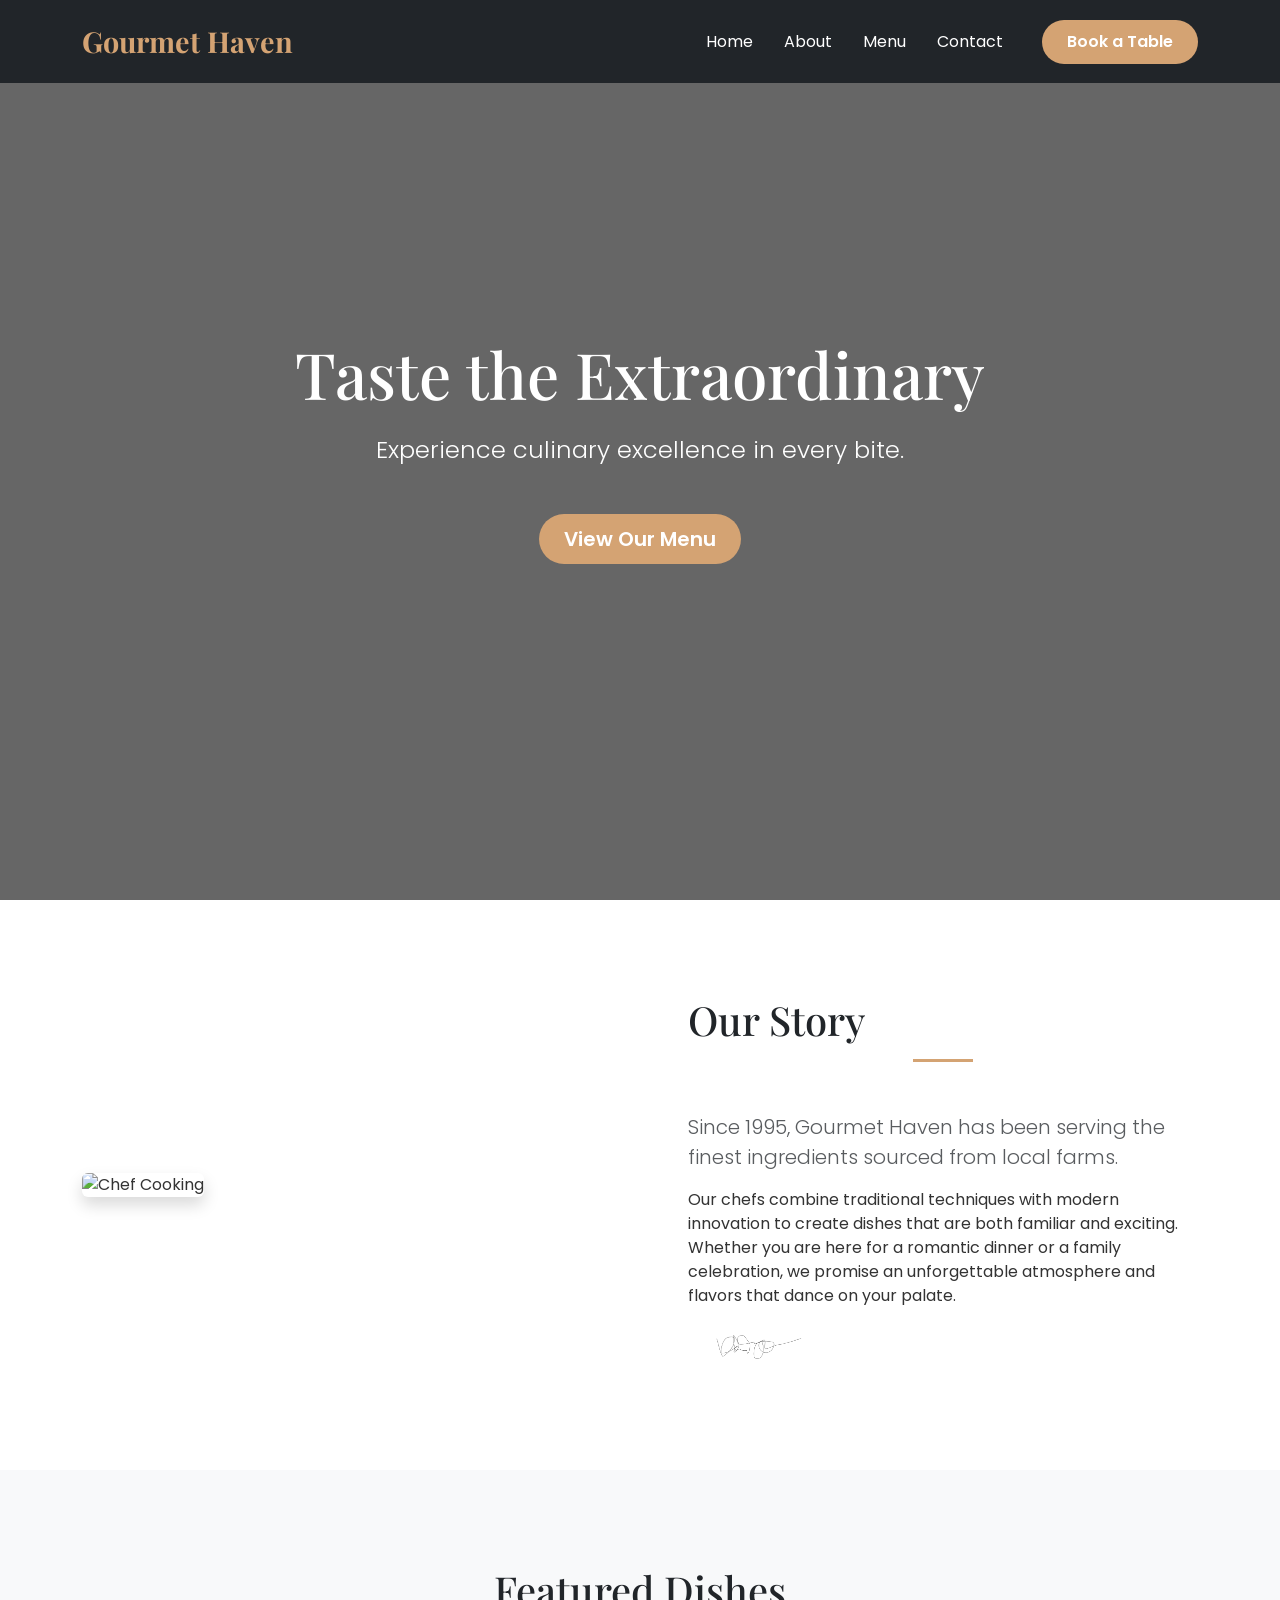
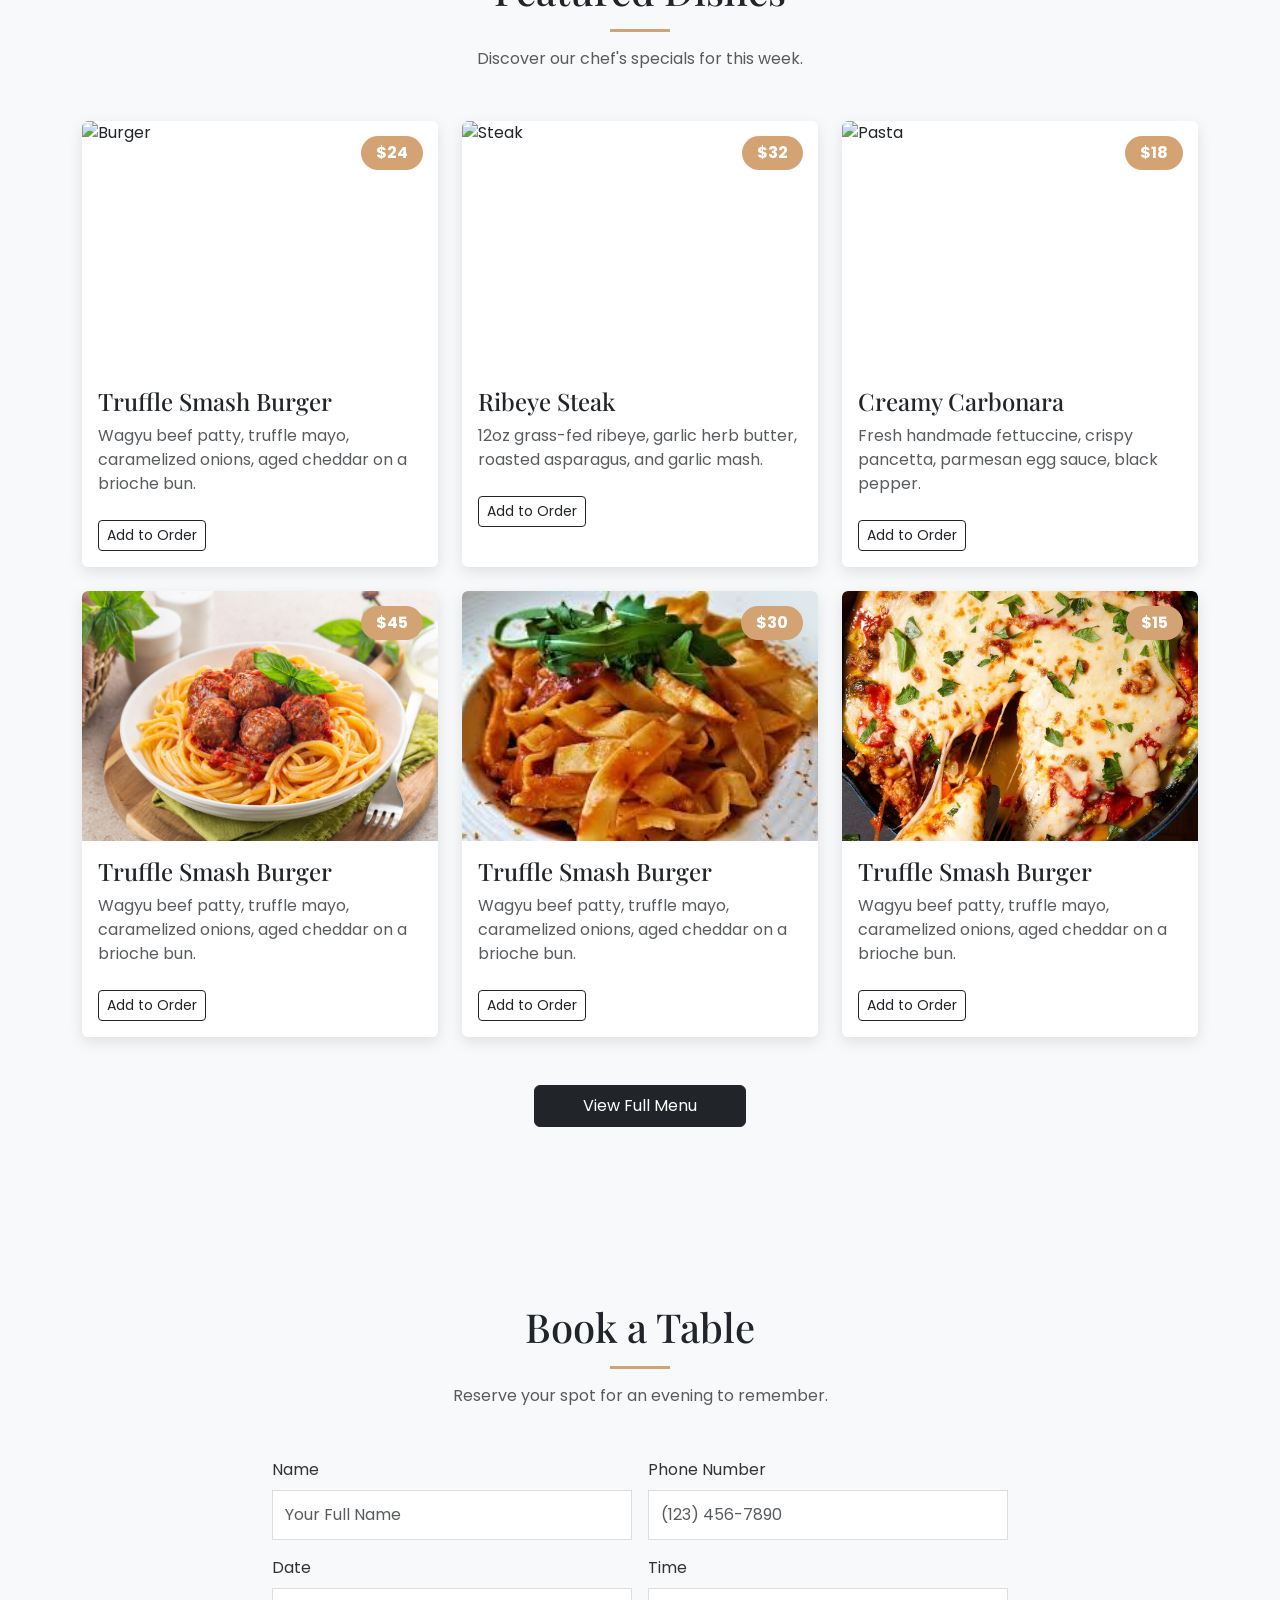
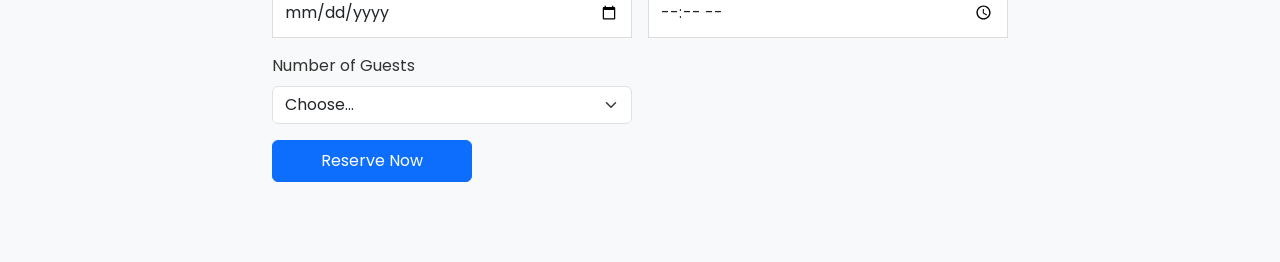
==== index.html @ 2f0ec380 "Fix image paths in index.html" ====
<!DOCTYPE html>
<html lang="en">
<head>
    <meta charset="UTF-8">
    <meta name="viewport" content="width=device-width, initial-scale=1.0">
    <title>Gourmet Haven | Fine Dining Restaurant</title>
    
    <!-- Bootstrap 5 CSS CDN -->
    <link href="https://cdn.jsdelivr.net/npm/bootstrap@5.3.0/dist/css/bootstrap.min.css" rel="stylesheet">
    
    <!-- Google Fonts -->
    <link href="https://fonts.googleapis.com/css2?family=Playfair+Display:wght@400;700&family=Poppins:wght@300;400;600&display=swap" rel="stylesheet">
    
    <!-- Font Awesome for Icons -->
    <link rel="stylesheet" href="https://cdnjs.cloudflare.com/ajax/libs/font-awesome/6.0.0/css/all.min.css">

    <style>
        /* --- Custom CSS --- */
        :root {
            --primary-color: #d4a373; /* Gold/Bronze */
            --dark-bg: #212529;
            --light-bg: #f8f9fa;
        }

        body {
            font-family: 'Poppins', sans-serif;
            color: #333;
        }

        h1, h2, h3, h4, h5, .navbar-brand {
            font-family: 'Playfair Display', serif;
        }

        /* Navbar */
        .navbar {
            background-color: var(--dark-bg) !important;
            padding: 15px 0;
            transition: 0.3s;
        }
        .navbar-brand {
            color: var(--primary-color) !important;
            font-size: 1.8rem;
            font-weight: 700;
        }
        .nav-link {
            color: white !important;
            margin-right: 15px;
            transition: color 0.3s;
        }
        .nav-link:hover {
            color: var(--primary-color) !important;
        }
        .btn-reserve {
            background-color: var(--primary-color);
            color: white;
            border: none;
            padding: 10px 25px;
            border-radius: 30px;
            font-weight: 600;
        }
        .btn-reserve:hover {
            background-color: #bc8a5f;
            color: white;
        }

        /* Hero Section */
        .hero-section {
            background: linear-gradient(rgba(0,0,0,0.6), rgba(0,0,0,0.6)), url('https://images.unsplash.com/photo-1517248135467-4c7edcad34c4?ixlib=rb-1.2.1&auto=format&fit=crop&w=1950&q=80');
            background-size: cover;
            background-position: center;
            height: 100vh;
            display: flex;
            align-items: center;
            justify-content: center;
            color: white;
            text-align: center;
        }
        .hero-title {
            font-size: 4rem;
            margin-bottom: 20px;
            animation: fadeInDown 1s ease;
        }
        .hero-subtitle {
            font-size: 1.5rem;
            margin-bottom: 30px;
            font-weight: 300;
            animation: fadeInUp 1s ease;
        }

        /* Section Titles */
        .section-title {
            text-align: center;
            margin-bottom: 50px;
        }
        .section-title h2 {
            font-size: 2.5rem;
            color: var(--dark-bg);
        }
        .section-title .divider {
            width: 60px;
            height: 3px;
            background-color: var(--primary-color);
            margin: 15px auto;
        }

        /* Menu Cards */
        .menu-card {
            border: none;
            box-shadow: 0 5px 15px rgba(0,0,0,0.1);
            transition: transform 0.3s;
            overflow: hidden;
        }
        .menu-card:hover {
            transform: translateY(-10px);
        }
        .menu-img {
            height: 250px;
            object-fit: cover;
            width: 100%;
        }
        .price-tag {
            background-color: var(--primary-color);
            color: white;
            padding: 5px 15px;
            border-radius: 20px;
            font-weight: bold;
            position: absolute;
            top: 15px;
            right: 15px;
        }

        /* Reservation Section */
        .reservation-section {
            background-color: var(--light-bg);
            padding: 80px 0;
        }
        .form-control {
            padding: 12px;
            border-radius: 0;
            border: 1px solid #ddd;
        }
        .form-control:focus {
            box-shadow: none;
            border-color: var(--primary-color);
        }

        /* Footer */
        footer {
            background-color: var(--dark-bg);
            color: white;
            padding: 50px 0 20px;
        }
        .footer-links a {
            color: #aaa;
            text-decoration: none;
            transition: 0.3s;
        }
        .footer-links a:hover {
            color: var(--primary-color);
        }
        .social-icons a {
            color: white;
            font-size: 1.2rem;
            margin-right: 15px;
            transition: 0.3s;
        }
        .social-icons a:hover {
            color: var(--primary-color);
        }

        /* Animations */
        @keyframes fadeInDown {
            from { opacity: 0; transform: translateY(-20px); }
            to { opacity: 1; transform: translateY(0); }
        }
        @keyframes fadeInUp {
            from { opacity: 0; transform: translateY(20px); }
            to { opacity: 1; transform: translateY(0); }
        }

        /* Responsive Adjustments */
        @media (max-width: 768px) {
            .hero-title { font-size: 2.5rem; }
            .hero-subtitle { font-size: 1rem; }
        }
    </style>
</head>
<body>

    <!-- Navbar -->
    <nav class="navbar navbar-expand-lg navbar-dark fixed-top">
        <div class="container">
            <a class="navbar-brand" href="#">Gourmet Haven</a>
            <button class="navbar-toggler" type="button" data-bs-toggle="collapse" data-bs-target="#navbarNav">
                <span class="navbar-toggler-icon"></span>
            </button>
            <div class="collapse navbar-collapse" id="navbarNav">
                <ul class="navbar-nav ms-auto align-items-center">
                    <li class="nav-item"><a class="nav-link" href="#home">Home</a></li>
                    <li class="nav-item"><a class="nav-link" href="#about">About</a></li>
                    <li class="nav-item"><a class="nav-link" href="#menu">Menu</a></li>
                    <li class="nav-item"><a class="nav-link" href="#contact">Contact</a></li>
                    <li class="nav-item ms-lg-3">
                        <a href="#reservation" class="btn btn-reserve">Book a Table</a>
                    </li>
                </ul>
            </div>
        </div>
    </nav>

    <!-- Hero Section -->
    <section id="home" class="hero-section">
        <div class="container">
            <h1 class="hero-title">Taste the Extraordinary</h1>
            <p class="hero-subtitle">Experience culinary excellence in every bite.</p>
            <a href="#menu" class="btn btn-reserve btn-lg mt-3">View Our Menu</a>
        </div>
    </section>

    <!-- About Section -->
    <section id="about" class="py-5">
        <div class="container py-5">
            <div class="row align-items-center">
                <div class="col-lg-6 mb-4 mb-lg-0">
                    <img src="https://images.unsplash.com/photo-1559339352-11d035aa65de?ixlib=rb-1.2.1&auto=format&fit=crop&w=1000&q=80" alt="Chef Cooking" class="img-fluid rounded shadow">
                </div>
                <div class="col-lg-6 ps-lg-5">
                    <div class="section-title text-start">
                        <h2>Our Story</h2>
                        <div class="divider"></div>
                    </div>
                    <p class="lead text-muted">Since 1995, Gourmet Haven has been serving the finest ingredients sourced from local farms.</p>
                    <p>Our chefs combine traditional techniques with modern innovation to create dishes that are both familiar and exciting. Whether you are here for a romantic dinner or a family celebration, we promise an unforgettable atmosphere and flavors that dance on your palate.</p>
                    <img src="signature.png" alt="Signature" style="height: 50px; opacity: 0.7;">
                </div>
            </div>
        </div>
    </section>

    <!-- Menu Section -->
    <section id="menu" class="py-5 bg-light">
        <div class="container py-5">
            <div class="section-title">
                <h2>Featured Dishes</h2>
                <div class="divider"></div>
                <p class="text-muted">Discover our chef's specials for this week.</p>
            </div>

            <div class="row g-4">
                <!-- Item 1 -->
                <div class="col-md-6 col-lg-4">
                    <div class="card menu-card h-100">
                        <span class="price-tag">$24</span>
                        <img src="https://images.unsplash.com/photo-1568901346375-23c9450c58cd?ixlib=rb-1.2.1&auto=format&fit=crop&w=800&q=80" class="card-img-top menu-img" alt="Burger">
                        <div class="card-body">
                            <h4 class="card-title">Truffle Smash Burger</h4>
                            <p class="card-text text-muted">Wagyu beef patty, truffle mayo, caramelized onions, aged cheddar on a brioche bun.</p>
                            <button class="btn btn-outline-dark btn-sm mt-2">Add to Order</button>
                        </div>
                    </div>
                </div>

                <!-- Item 2 -->
                <div class="col-md-6 col-lg-4">
                    <div class="card menu-card h-100">
                        <span class="price-tag">$32</span>
                        <img src="https://images.unsplash.com/photo-1600891964092-4316c288032e?ixlib=rb-1.2.1&auto=format&fit=crop&w=800&q=80" class="card-img-top menu-img" alt="Steak">
                        <div class="card-body">
                            <h4 class="card-title">Ribeye Steak</h4>
                            <p class="card-text text-muted">12oz grass-fed ribeye, garlic herb butter, roasted asparagus, and garlic mash.</p>
                            <button class="btn btn-outline-dark btn-sm mt-2">Add to Order</button>
                        </div>
                    </div>
                </div>

                <!-- Item 3 -->
                <div class="col-md-6 col-lg-4">
                    <div class="card menu-card h-100">
                        <span class="price-tag">$18</span>
                        <img src="https://images.unsplash.com/photo-1621996346565-e3dbc646d9a9?ixlib=rb-1.2.1&auto=format&fit=crop&w=800&q=80" class="card-img-top menu-img" alt="Pasta">
                        <div class="card-body">
                            <h4 class="card-title">Creamy Carbonara</h4>
                            <p class="card-text text-muted">Fresh handmade fettuccine, crispy pancetta, parmesan egg sauce, black pepper.</p>
                            <button class="btn btn-outline-dark btn-sm mt-2">Add to Order</button>
                        </div>
                    </div>
                </div>

                <div class="col-md-6 col-lg-4">
                    <div class="card menu-card h-100">
                        <span class="price-tag">$45</span>
                        <img src="A-heaping-amount-of-spaghetti-is-topped-with-meatballs-and-a-red-sauce-on-a-brown-plate-with-a-knife-and-fork-to-the-right-of-the-plate.-768.jpg" class="card-img-top menu-img" alt="Burger">
                        <div class="card-body">
                            <h4 class="card-title">Truffle Smash Burger</h4>
                            <p class="card-text text-muted">Wagyu beef patty, truffle mayo, caramelized onions, aged cheddar on a brioche bun.</p>
                            <button class="btn btn-outline-dark btn-sm mt-2">Add to Order</button>
                        </div>
                    </div>
                </div>

                <div class="col-md-6 col-lg-4">
                    <div class="card menu-card h-100">
                        <span class="price-tag">$30</span>
                        <img src="download.jpg" class="card-img-top menu-img" alt="Burger">
                        <div class="card-body">
                            <h4 class="card-title">Truffle Smash Burger</h4>
                            <p class="card-text text-muted">Wagyu beef patty, truffle mayo, caramelized onions, aged cheddar on a brioche bun.</p>
                            <button class="btn btn-outline-dark btn-sm mt-2">Add to Order</button>
                        </div>
                    </div>
                </div>

                <div class="col-md-6 col-lg-4">
                    <div class="card menu-card h-100">
                        <span class="price-tag">$15</span>
                        <img src="frittata-affogato2-1662413900.avif" class="card-img-top menu-img" alt="Burger">
                        <div class="card-body">
                            <h4 class="card-title">Truffle Smash Burger</h4>
                            <p class="card-text text-muted">Wagyu beef patty, truffle mayo, caramelized onions, aged cheddar on a brioche bun.</p>
                            <button class="btn btn-outline-dark btn-sm mt-2">Add to Order</button>
                        </div>
                    </div>
                </div>
            </div>
            
            <div class="text-center mt-5">
                <a href="#" class="btn btn-dark px-5 py-2">View Full Menu</a>
            </div>
        </div>
    </section>

    <!-- Reservation Section -->
    <section id="reservation" class="reservation-section">
        <div class="container">
            <div class="row justify-content-center">
                <div class="col-lg-8">
                    <div class="section-title">
                        <h2>Book a Table</h2>
                        <div class="divider"></div>
                        <p class="text-muted">Reserve your spot for an evening to remember.</p>
                    </div>
                    
                    <form class="row g-3">
                        <div class="col-md-6">
                            <label class="form-label">Name</label>
                            <input type="text" class="form-control" placeholder="Your Full Name" required>
                        </div>
                        <div class="col-md-6">
                            <label class="form-label">Phone Number</label>
                            <input type="tel" class="form-control" placeholder="(123) 456-7890" required>
                        </div>
                        <div class="col-md-6">
                            <label class="form-label">Date</label>
                            <input type="date" class="form-control" required>
                        </div>
                        <div class="col-md-6">
                            <label class="form-label">Time</label>
                            <input type="time" class="form-control" required>
                        </div>
                        <div class="col-md-6">
                            <label class="form-label">Number of Guests</label>
                            <select class="form-select" required>
                                <option selected disabled>Choose...</option>
                                <option value="1">1</option>
                                <option value="2">2</option>
                                <option value="3">3</option>
                                <option value="4">4</option>
                                <option value="5">5</option>
                                <option value="6+">6+</option>
                            </select>
                        </div>
                        <div class="col-12">
                            <button type="submit" class="btn btn-primary px-5 py-2">Reserve Now</button>
                        </div>
                    </form>
                </div>
            </div>
        </div>
    </section>
</body>
</html>
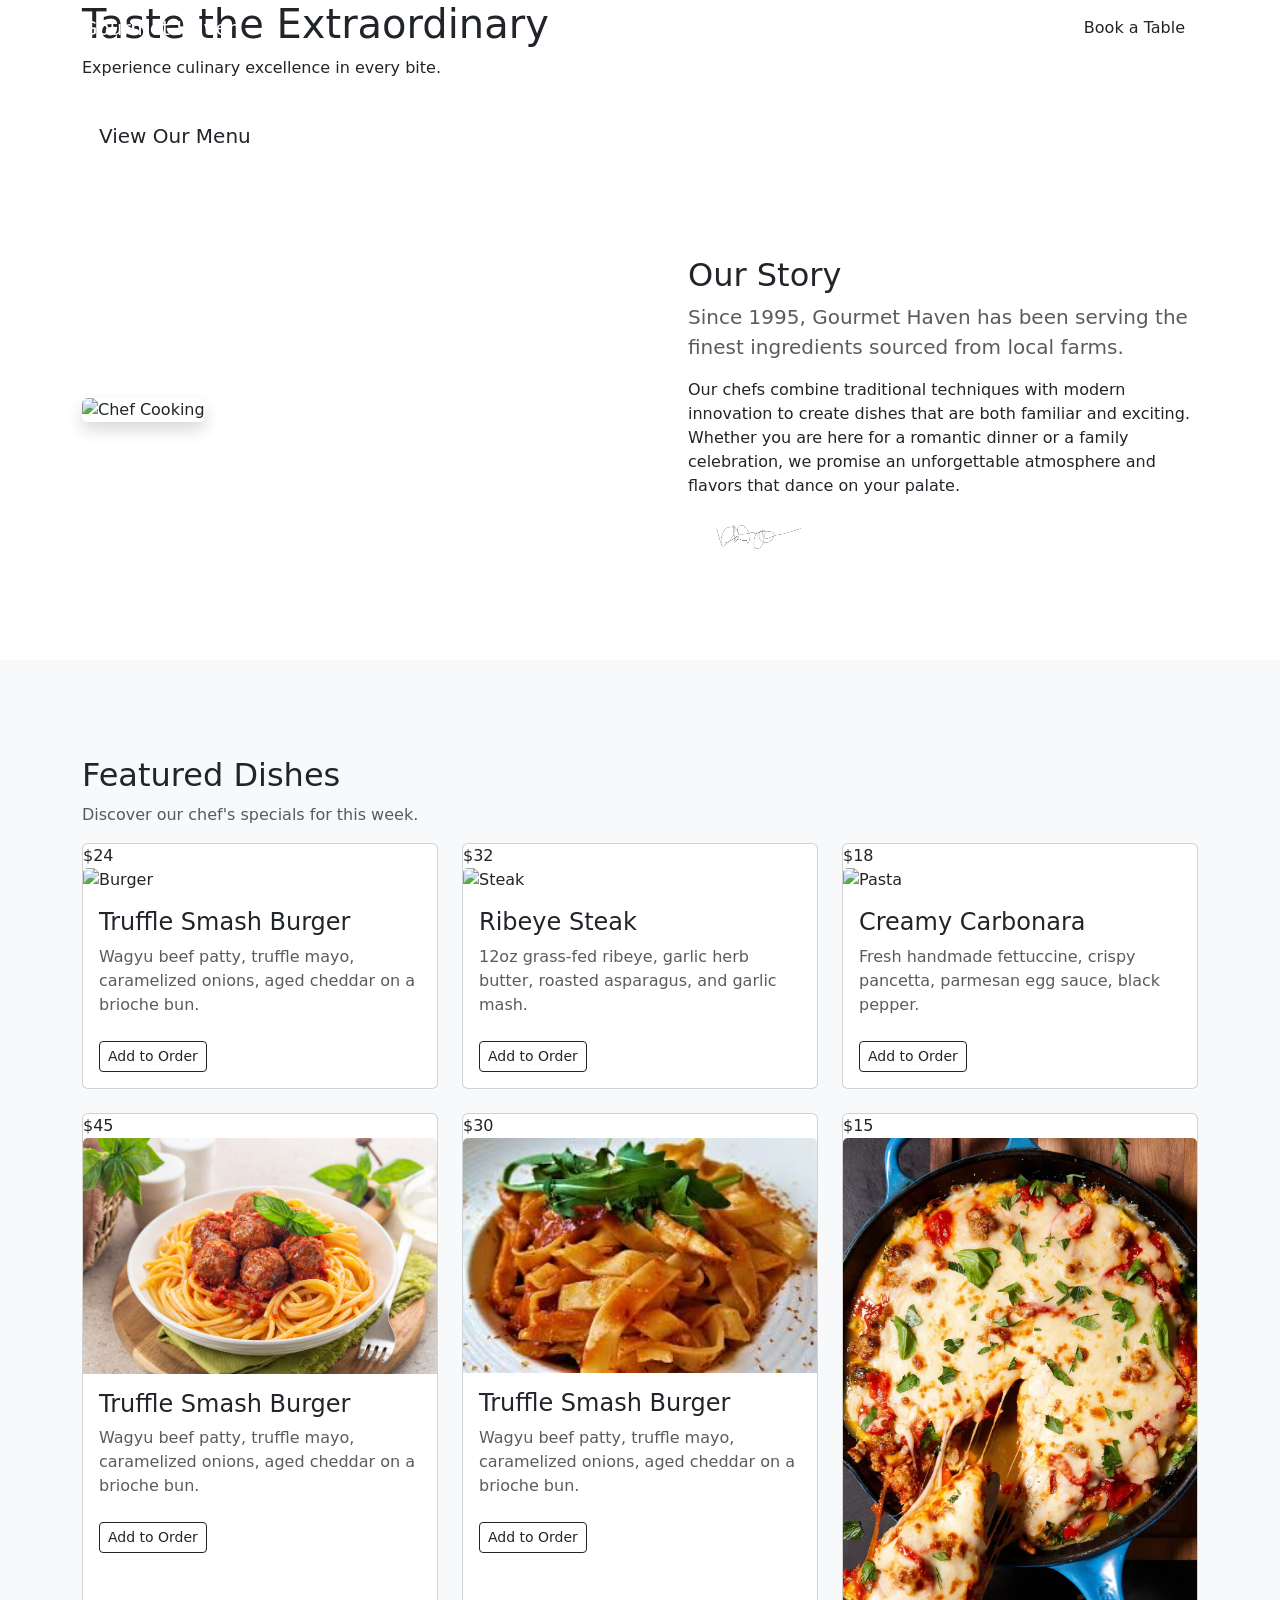
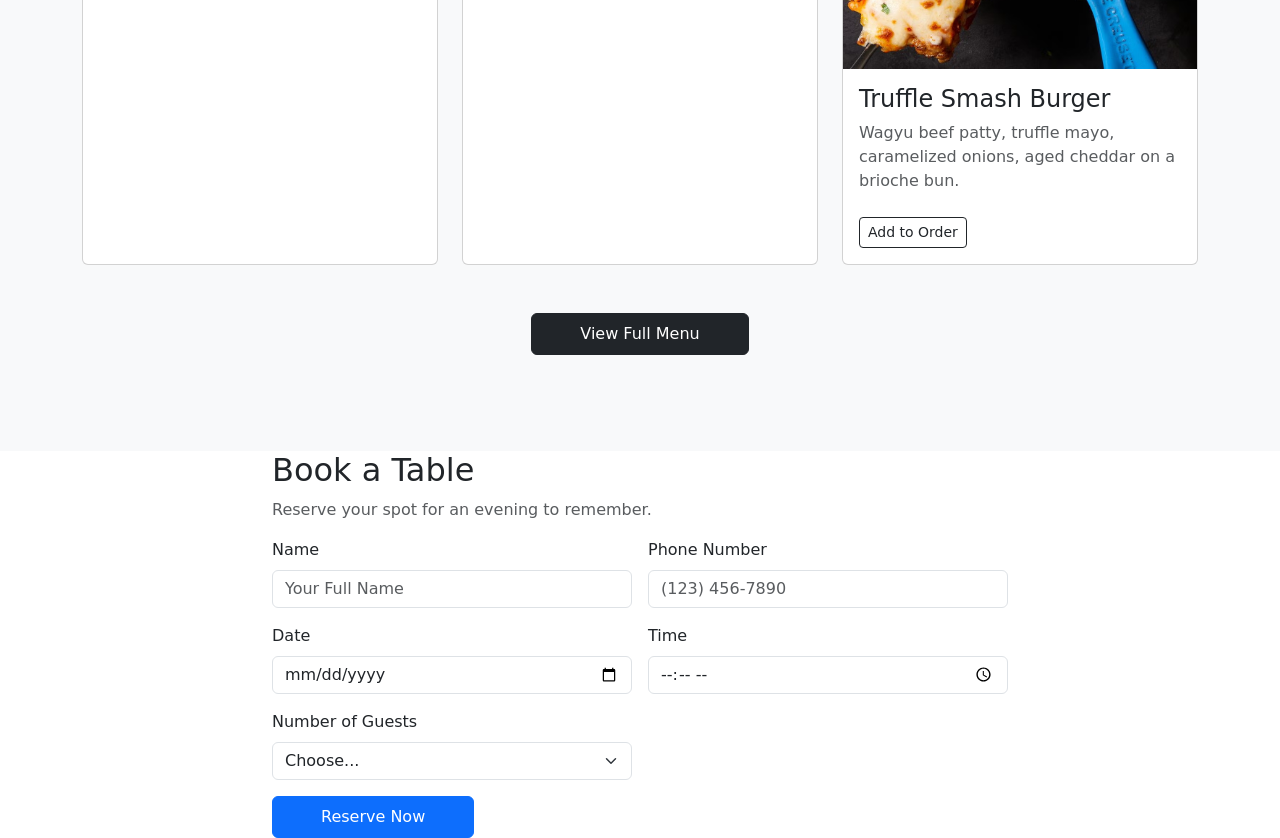
==== commit b4b74833: "Refactor index.html structure and styles" ====
--- a/index.html
+++ b/index.html
@@ -13,177 +13,7 @@
     
     <!-- Font Awesome for Icons -->
     <link rel="stylesheet" href="https://cdnjs.cloudflare.com/ajax/libs/font-awesome/6.0.0/css/all.min.css">
-
-    <style>
-        /* --- Custom CSS --- */
-        :root {
-            --primary-color: #d4a373; /* Gold/Bronze */
-            --dark-bg: #212529;
-            --light-bg: #f8f9fa;
-        }
-
-        body {
-            font-family: 'Poppins', sans-serif;
-            color: #333;
-        }
-
-        h1, h2, h3, h4, h5, .navbar-brand {
-            font-family: 'Playfair Display', serif;
-        }
-
-        /* Navbar */
-        .navbar {
-            background-color: var(--dark-bg) !important;
-            padding: 15px 0;
-            transition: 0.3s;
-        }
-        .navbar-brand {
-            color: var(--primary-color) !important;
-            font-size: 1.8rem;
-            font-weight: 700;
-        }
-        .nav-link {
-            color: white !important;
-            margin-right: 15px;
-            transition: color 0.3s;
-        }
-        .nav-link:hover {
-            color: var(--primary-color) !important;
-        }
-        .btn-reserve {
-            background-color: var(--primary-color);
-            color: white;
-            border: none;
-            padding: 10px 25px;
-            border-radius: 30px;
-            font-weight: 600;
-        }
-        .btn-reserve:hover {
-            background-color: #bc8a5f;
-            color: white;
-        }
-
-        /* Hero Section */
-        .hero-section {
-            background: linear-gradient(rgba(0,0,0,0.6), rgba(0,0,0,0.6)), url('https://images.unsplash.com/photo-1517248135467-4c7edcad34c4?ixlib=rb-1.2.1&auto=format&fit=crop&w=1950&q=80');
-            background-size: cover;
-            background-position: center;
-            height: 100vh;
-            display: flex;
-            align-items: center;
-            justify-content: center;
-            color: white;
-            text-align: center;
-        }
-        .hero-title {
-            font-size: 4rem;
-            margin-bottom: 20px;
-            animation: fadeInDown 1s ease;
-        }
-        .hero-subtitle {
-            font-size: 1.5rem;
-            margin-bottom: 30px;
-            font-weight: 300;
-            animation: fadeInUp 1s ease;
-        }
-
-        /* Section Titles */
-        .section-title {
-            text-align: center;
-            margin-bottom: 50px;
-        }
-        .section-title h2 {
-            font-size: 2.5rem;
-            color: var(--dark-bg);
-        }
-        .section-title .divider {
-            width: 60px;
-            height: 3px;
-            background-color: var(--primary-color);
-            margin: 15px auto;
-        }
-
-        /* Menu Cards */
-        .menu-card {
-            border: none;
-            box-shadow: 0 5px 15px rgba(0,0,0,0.1);
-            transition: transform 0.3s;
-            overflow: hidden;
-        }
-        .menu-card:hover {
-            transform: translateY(-10px);
-        }
-        .menu-img {
-            height: 250px;
-            object-fit: cover;
-            width: 100%;
-        }
-        .price-tag {
-            background-color: var(--primary-color);
-            color: white;
-            padding: 5px 15px;
-            border-radius: 20px;
-            font-weight: bold;
-            position: absolute;
-            top: 15px;
-            right: 15px;
-        }
-
-        /* Reservation Section */
-        .reservation-section {
-            background-color: var(--light-bg);
-            padding: 80px 0;
-        }
-        .form-control {
-            padding: 12px;
-            border-radius: 0;
-            border: 1px solid #ddd;
-        }
-        .form-control:focus {
-            box-shadow: none;
-            border-color: var(--primary-color);
-        }
-
-        /* Footer */
-        footer {
-            background-color: var(--dark-bg);
-            color: white;
-            padding: 50px 0 20px;
-        }
-        .footer-links a {
-            color: #aaa;
-            text-decoration: none;
-            transition: 0.3s;
-        }
-        .footer-links a:hover {
-            color: var(--primary-color);
-        }
-        .social-icons a {
-            color: white;
-            font-size: 1.2rem;
-            margin-right: 15px;
-            transition: 0.3s;
-        }
-        .social-icons a:hover {
-            color: var(--primary-color);
-        }
-
-        /* Animations */
-        @keyframes fadeInDown {
-            from { opacity: 0; transform: translateY(-20px); }
-            to { opacity: 1; transform: translateY(0); }
-        }
-        @keyframes fadeInUp {
-            from { opacity: 0; transform: translateY(20px); }
-            to { opacity: 1; transform: translateY(0); }
-        }
-
-        /* Responsive Adjustments */
-        @media (max-width: 768px) {
-            .hero-title { font-size: 2.5rem; }
-            .hero-subtitle { font-size: 1rem; }
-        }
-    </style>
+    <link rel="stylesheet" href="style.css">
 </head>
 <body>
 
@@ -330,7 +160,7 @@
     </section>
 
     <!-- Reservation Section -->
-    <section id="reservation" class="reservation-section">
+    <section id="contact" class="reservation-section">
         <div class="container">
             <div class="row justify-content-center">
                 <div class="col-lg-8">
@@ -377,5 +207,18 @@
             </div>
         </div>
     </section>
+
+    <!-- Toast Notification -->
+    <div class="position-fixed bottom-0 end-0 p-3" style="z-index: 2000;">
+        <div id="liveToast" class="toast align-items-center text-bg-dark border-0" role="alert" aria-live="assertive" aria-atomic="true">
+            <div class="d-flex">
+                <div class="toast-body"></div>
+                <button type="button" class="btn-close btn-close-white me-2 m-auto" data-bs-dismiss="toast" aria-label="Close"></button>
+            </div>
+        </div>
+    </div>
+
+    <script src="https://cdn.jsdelivr.net/npm/bootstrap@5.3.0/dist/js/bootstrap.bundle.min.js"></script>
+    <script src="script.js"></script>
 </body>
-</html>
+</html> 
